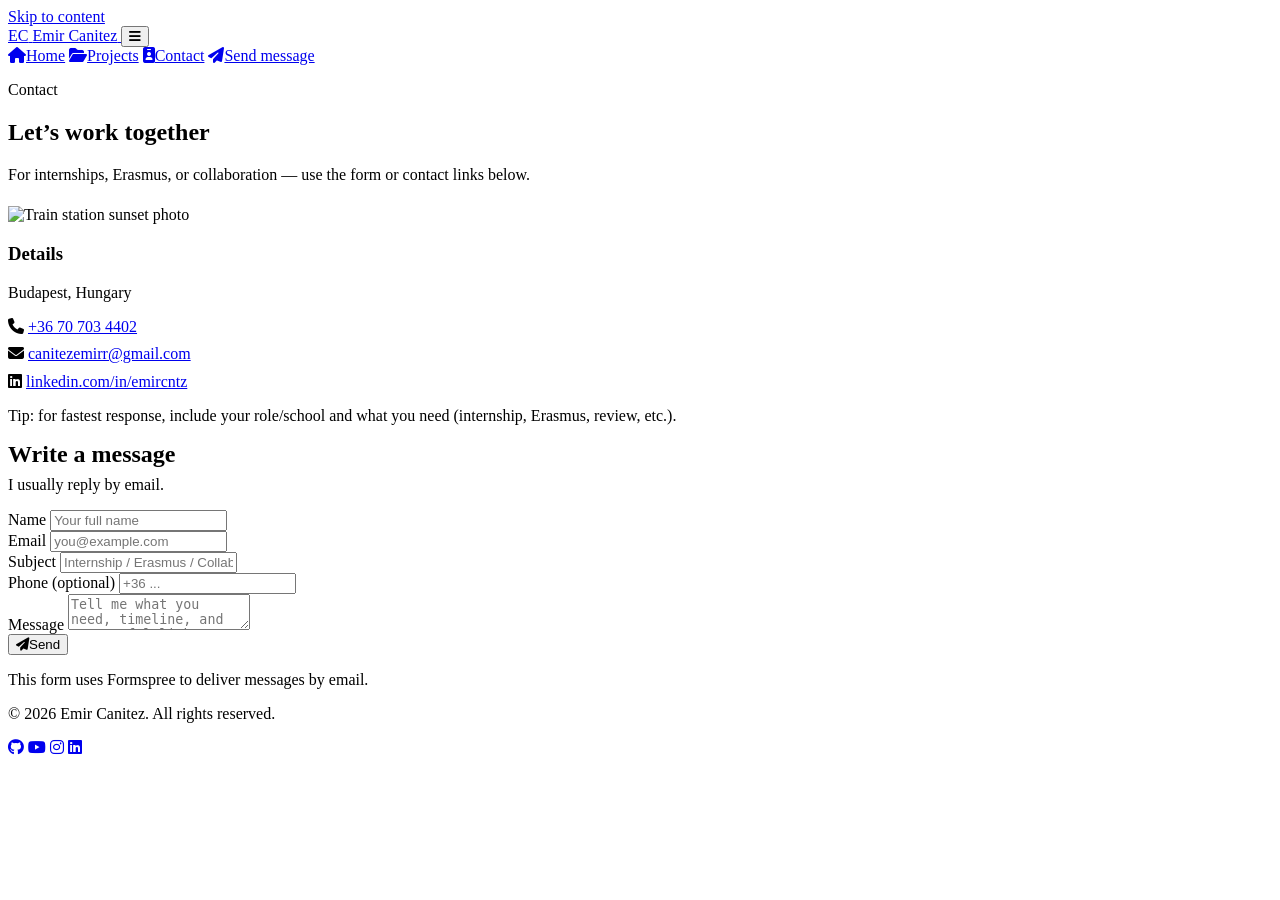
==== contact.html @ 472e795f "Add responsive portfolio website Commit directly to the main branch" ====
<!doctype html>
<html lang="en">
<head>
  <meta charset="utf-8" />
  <meta name="viewport" content="width=device-width, initial-scale=1" />
  <title>Contact | Emir Canitez</title>
  <meta name="description" content="Contact Emir Canitez — internships, Erasmus and collaboration." />
  <link rel="icon" type="image/svg+xml" href="assets/img/favicon.svg" />

  <link rel="preconnect" href="https://fonts.googleapis.com" />
  <link rel="preconnect" href="https://fonts.gstatic.com" crossorigin />
  <link href="https://fonts.googleapis.com/css2?family=Prompt:wght@300;400;600;700&display=swap" rel="stylesheet" />
  <link rel="stylesheet" href="https://cdnjs.cloudflare.com/ajax/libs/font-awesome/6.6.0/css/all.min.css" integrity="sha512-Kc323vGBEqzTmouAECnVceyQqyqdsSiqLQISBL29aUW4U/M7pSPA/gEUZQqv1cwx4OnYxTxve5UMg5GT6L4JJg==" crossorigin="anonymous" referrerpolicy="no-referrer" />
  <link rel="stylesheet" href="assets/css/main.css" />
</head>
<body>
  <a class="skip-link" href="#main">Skip to content</a>

  <header class="site-header">
    <div class="container header-inner">
      <a class="brand" href="index.html" aria-label="Home">
        <span class="brand-badge" aria-hidden="true">EC</span>
        <span>Emir Canitez</span>
      </a>

      <button class="icon-btn mobile-toggle" data-nav-toggle aria-expanded="false" aria-controls="site-nav" aria-label="Toggle navigation">
        <i class="fa-solid fa-bars" aria-hidden="true"></i>
      </button>

      <nav id="site-nav" class="nav" aria-label="Primary">
        <a href="index.html" data-nav-close><i class="fa-solid fa-house" aria-hidden="true"></i><span>Home</span></a>
        <a href="projects.html" data-nav-close><i class="fa-solid fa-folder-open" aria-hidden="true"></i><span>Projects</span></a>
        <a href="contact.html" data-nav-close><i class="fa-solid fa-id-badge" aria-hidden="true"></i><span>Contact</span></a>
        <a class="btn btn-primary" href="#send" data-nav-close><i class="fa-solid fa-paper-plane" aria-hidden="true"></i><span>Send message</span></a>
      </nav>
    </div>
  </header>

  <main id="main">
    <section class="section">
      <div class="container">
        <p class="section-kicker">Contact</p>
        <h1 class="section-title">Let’s work together</h1>
        <p class="muted">For internships, Erasmus, or collaboration — use the form or contact links below.</p>

        <div class="split" style="margin-top: 1.4rem;">
          <aside class="contact-card" aria-label="Contact information">
            <img src="assets/img/contact-photo.jpg" alt="Train station sunset photo" loading="lazy" />
            <div class="card-body">
              <h3>Details</h3>
              <p class="muted" style="margin-top:.35rem;">Budapest, Hungary</p>

              <div class="hr"></div>

              <p class="muted" style="margin: 0 0 .6rem;">
                <i class="fa-solid fa-phone" aria-hidden="true"></i>
                <a href="tel:+36707034402">+36 70 703 4402</a>
              </p>
              <p class="muted" style="margin: 0 0 .6rem;">
                <i class="fa-solid fa-envelope" aria-hidden="true"></i>
                <a href="mailto:canitezemirr@gmail.com">canitezemirr@gmail.com</a>
              </p>
              <p class="muted" style="margin: 0;">
                <i class="fa-brands fa-linkedin" aria-hidden="true"></i>
                <a href="https://www.linkedin.com/in/emircntz" target="_blank" rel="noreferrer">linkedin.com/in/emircntz</a>
              </p>

              <div class="hr"></div>
              <p class="note">Tip: for fastest response, include your role/school and what you need (internship, Erasmus, review, etc.).</p>
            </div>
          </aside>

          <section id="send" class="card" aria-label="Message form">
            <div class="card-body">
              <h2 style="margin: 0 0 .5rem;">Write a message</h2>
              <p class="muted" style="margin: 0 0 1rem;">I usually reply by email.</p>

              <form class="form" action="https://formspree.io/f/xgvwdnyn" method="POST">
                <div class="form-row">
                  <div>
                    <label for="fullname">Name</label>
                    <input id="fullname" name="fullname" type="text" autocomplete="name" placeholder="Your full name" required />
                  </div>
                  <div>
                    <label for="email">Email</label>
                    <input id="email" name="email" type="email" autocomplete="email" placeholder="you@example.com" required />
                  </div>
                </div>

                <div class="form-row">
                  <div>
                    <label for="subject">Subject</label>
                    <input id="subject" name="subject" type="text" placeholder="Internship / Erasmus / Collaboration" required />
                  </div>
                  <div>
                    <label for="phone">Phone (optional)</label>
                    <input id="phone" name="phone" type="tel" autocomplete="tel" placeholder="+36 ..." />
                  </div>
                </div>

                <div>
                  <label for="message">Message</label>
                  <textarea id="message" name="message" placeholder="Tell me what you need, timeline, and any useful links." required></textarea>
                </div>

                <button class="btn btn-primary" type="submit"><i class="fa-solid fa-paper-plane" aria-hidden="true"></i>Send</button>
              </form>

              <p class="note" style="margin-top: 1rem;">This form uses Formspree to deliver messages by email.</p>
            </div>
          </section>
        </div>
      </div>
    </section>
  </main>

  <footer class="site-footer">
    <div class="container footer-inner">
      <p class="muted">© <span id="year"></span> Emir Canitez. All rights reserved.</p>
      <div class="social" aria-label="Social links">
        <a href="https://github.com/cntzemir" target="_blank" rel="noreferrer" aria-label="GitHub"><i class="fa-brands fa-github" aria-hidden="true"></i></a>
        <a href="https://www.youtube.com/@emirrrrw" target="_blank" rel="noreferrer" aria-label="YouTube"><i class="fa-brands fa-youtube" aria-hidden="true"></i></a>
        <a href="https://www.instagram.com/emircntz/" target="_blank" rel="noreferrer" aria-label="Instagram"><i class="fa-brands fa-instagram" aria-hidden="true"></i></a>
        <a href="https://www.linkedin.com/in/emircntz" target="_blank" rel="noreferrer" aria-label="LinkedIn"><i class="fa-brands fa-linkedin" aria-hidden="true"></i></a>
      </div>
    </div>
  </footer>

  <script src="assets/js/main.js"></script>
  <script>
    document.getElementById('year').textContent = new Date().getFullYear();
  </script>
</body>
</html>
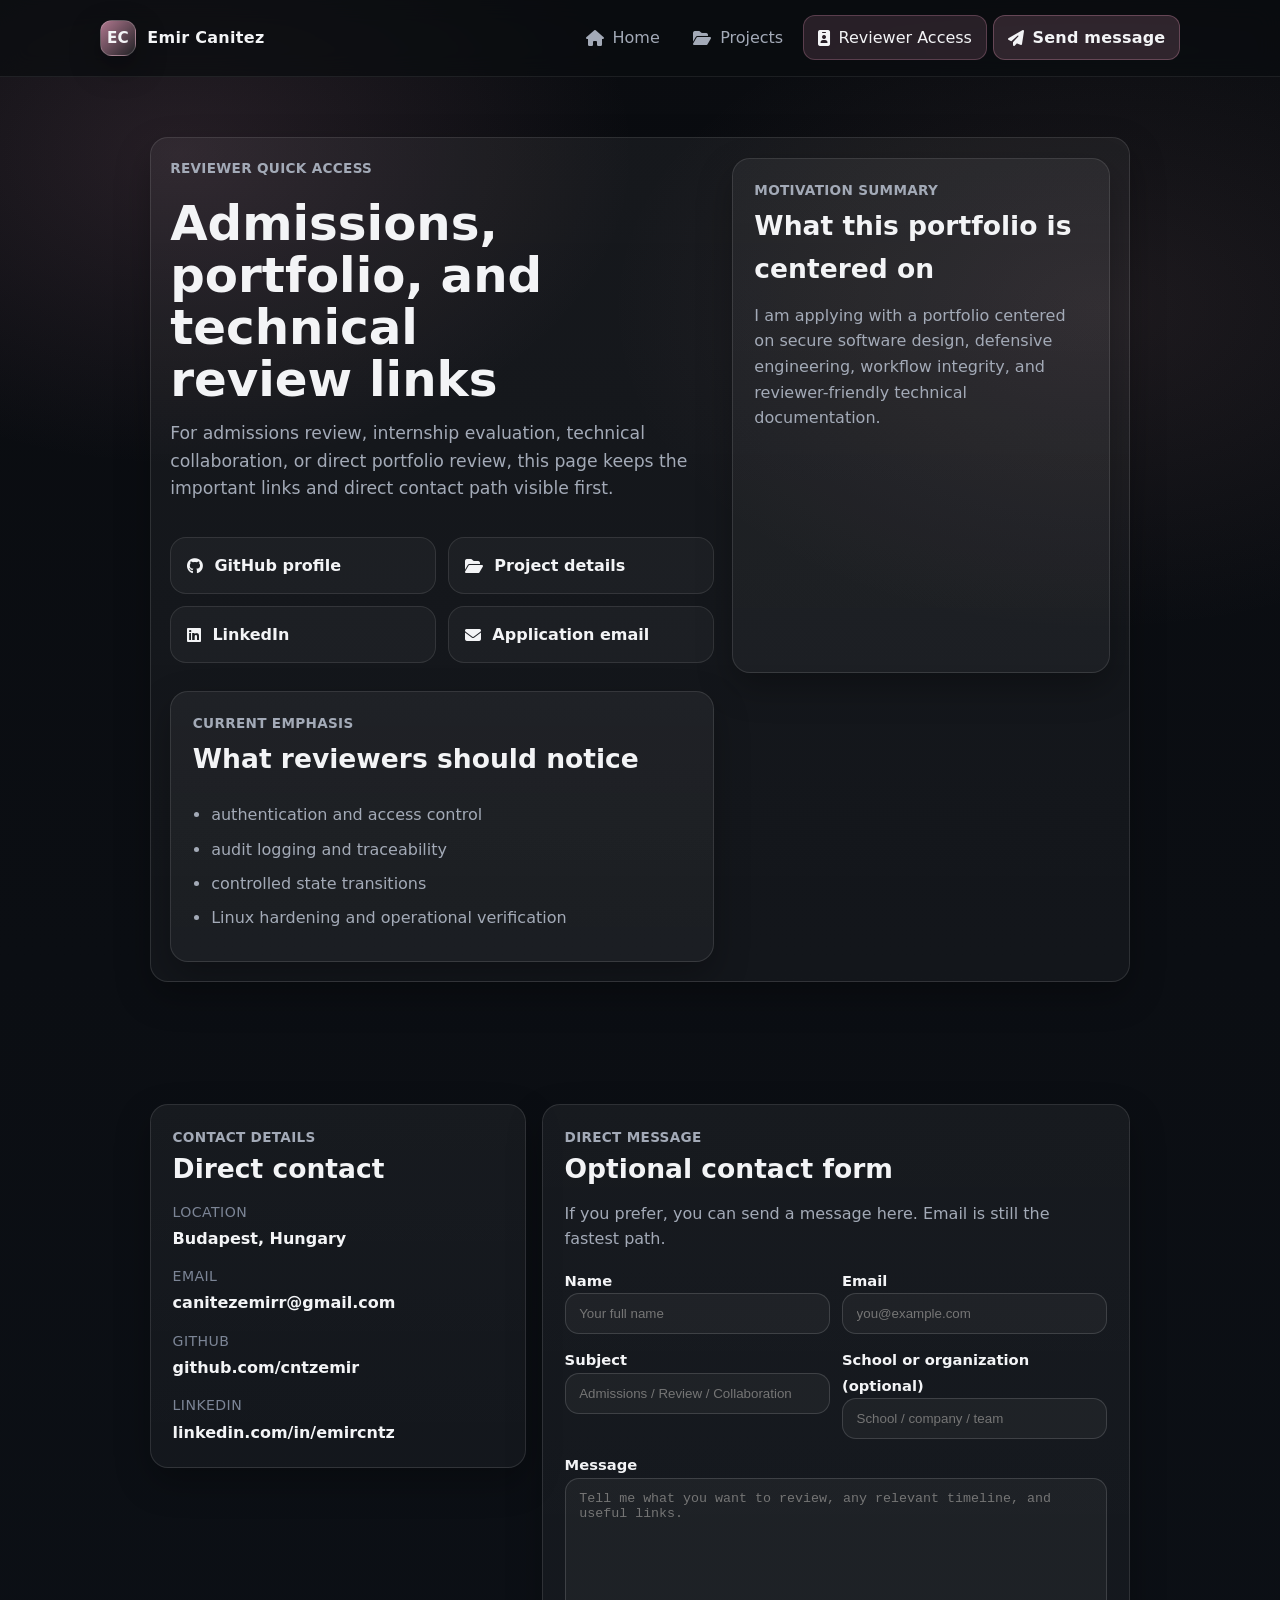
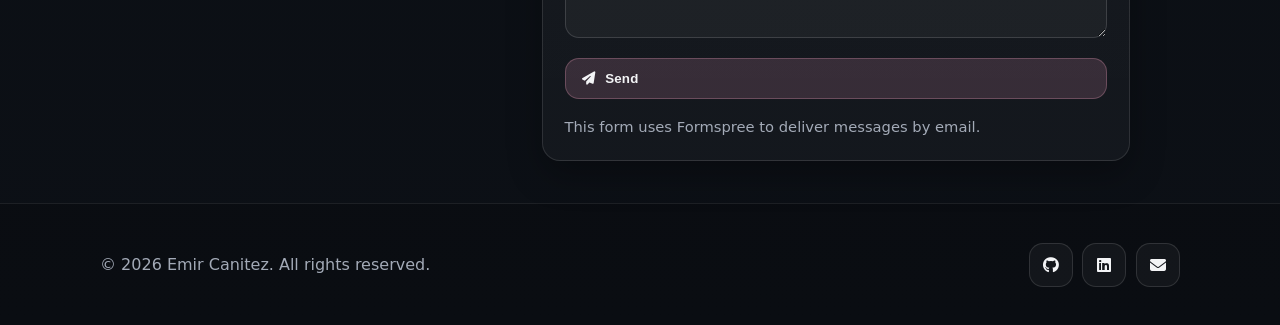
==== commit 6079e2aa: "Update portfolio UI and lightbox" ====
--- a/contact.html
+++ b/contact.html
@@ -3,8 +3,8 @@
 <head>
   <meta charset="utf-8" />
   <meta name="viewport" content="width=device-width, initial-scale=1" />
-  <title>Contact | Emir Canitez</title>
-  <meta name="description" content="Contact Emir Canitez — internships, Erasmus and collaboration." />
+  <title>Reviewer Access | Emir Canitez</title>
+  <meta name="description" content="Reviewer access for Emir Canitez — GitHub, LinkedIn, project links, and direct contact for admissions or technical review." />
   <link rel="icon" type="image/svg+xml" href="assets/img/favicon.svg" />
 
   <link rel="preconnect" href="https://fonts.googleapis.com" />
@@ -30,86 +30,117 @@
       <nav id="site-nav" class="nav" aria-label="Primary">
         <a href="index.html" data-nav-close><i class="fa-solid fa-house" aria-hidden="true"></i><span>Home</span></a>
         <a href="projects.html" data-nav-close><i class="fa-solid fa-folder-open" aria-hidden="true"></i><span>Projects</span></a>
-        <a href="contact.html" data-nav-close><i class="fa-solid fa-id-badge" aria-hidden="true"></i><span>Contact</span></a>
-        <a class="btn btn-primary" href="#send" data-nav-close><i class="fa-solid fa-paper-plane" aria-hidden="true"></i><span>Send message</span></a>
+        <a href="contact.html" data-nav-close><i class="fa-solid fa-id-badge" aria-hidden="true"></i><span>Reviewer Access</span></a>
+        <a class="btn btn-primary" href="#direct-message" data-nav-close><i class="fa-solid fa-paper-plane" aria-hidden="true"></i><span>Send message</span></a>
       </nav>
     </div>
   </header>
 
   <main id="main">
     <section class="section">
-      <div class="container">
-        <p class="section-kicker">Contact</p>
-        <h1 class="section-title">Let’s work together</h1>
-        <p class="muted">For internships, Erasmus, or collaboration — use the form or contact links below.</p>
+      <div class="container narrow-container contact-stack">
+        <div class="hero-shell card contact-hero-shell">
+          <div class="hero-copy">
+            <p class="section-kicker">Reviewer Quick Access</p>
+            <h1>Admissions, portfolio, and technical review links</h1>
+            <p class="hero-lead">
+              For admissions review, internship evaluation, technical collaboration, or direct portfolio review,
+              this page keeps the important links and direct contact path visible first.
+            </p>
+            <div class="access-links-grid compact-access-links">
+              <a class="access-link" href="https://github.com/cntzemir" target="_blank" rel="noreferrer"><i class="fa-brands fa-github" aria-hidden="true"></i><span>GitHub profile</span></a>
+              <a class="access-link" href="projects.html"><i class="fa-solid fa-folder-open" aria-hidden="true"></i><span>Project details</span></a>
+              <a class="access-link" href="https://www.linkedin.com/in/emircntz" target="_blank" rel="noreferrer"><i class="fa-brands fa-linkedin" aria-hidden="true"></i><span>LinkedIn</span></a>
+              <a class="access-link" href="mailto:canitezemirr@gmail.com"><i class="fa-solid fa-envelope" aria-hidden="true"></i><span>Application email</span></a>
+            </div>
+          </div>
+          <article class="card content-card">
+            <div class="card-body">
+              <p class="section-kicker">Motivation Summary</p>
+              <h2 class="content-card-title">What this portfolio is centered on</h2>
+              <p>
+                I am applying with a portfolio centered on secure software design, defensive engineering,
+                workflow integrity, and reviewer-friendly technical documentation.
+              </p>
+            </div>
+          </article>
+          <article class="card content-card">
+            <div class="card-body">
+              <p class="section-kicker">Current Emphasis</p>
+              <h2 class="content-card-title">What reviewers should notice</h2>
+              <ul class="bullet-list spaced-list">
+                <li>authentication and access control</li>
+                <li>audit logging and traceability</li>
+                <li>controlled state transitions</li>
+                <li>Linux hardening and operational verification</li>
+              </ul>
+            </div>
+          </article>
+        </div>
 
-        <div class="split" style="margin-top: 1.4rem;">
-          <aside class="contact-card" aria-label="Contact information">
-            <img src="assets/img/contact-photo.jpg" alt="Train station sunset photo" loading="lazy" />
-            <div class="card-body">
-              <h3>Details</h3>
-              <p class="muted" style="margin-top:.35rem;">Budapest, Hungary</p>
+        <div class="two-card-grid">
 
-              <div class="hr"></div>
 
-              <p class="muted" style="margin: 0 0 .6rem;">
-                <i class="fa-solid fa-phone" aria-hidden="true"></i>
-                <a href="tel:+36707034402">+36 70 703 4402</a>
-              </p>
-              <p class="muted" style="margin: 0 0 .6rem;">
-                <i class="fa-solid fa-envelope" aria-hidden="true"></i>
-                <a href="mailto:canitezemirr@gmail.com">canitezemirr@gmail.com</a>
-              </p>
-              <p class="muted" style="margin: 0;">
-                <i class="fa-brands fa-linkedin" aria-hidden="true"></i>
-                <a href="https://www.linkedin.com/in/emircntz" target="_blank" rel="noreferrer">linkedin.com/in/emircntz</a>
-              </p>
 
-              <div class="hr"></div>
-              <p class="note">Tip: for fastest response, include your role/school and what you need (internship, Erasmus, review, etc.).</p>
+        </div>
+      </div>
+    </section>
+
+    <section class="section-sm">
+      <div class="container narrow-container contact-bottom-grid">
+        <section class="card reviewer-card" aria-label="Contact details">
+          <div class="card-body">
+            <p class="section-kicker">Contact Details</p>
+            <h2 class="content-card-title">Direct contact</h2>
+            <div class="detail-list">
+              <div><span>Location</span><strong>Budapest, Hungary</strong></div>
+              <div><span>Email</span><strong><a href="mailto:canitezemirr@gmail.com">canitezemirr@gmail.com</a></strong></div>
+              <div><span>GitHub</span><strong><a href="https://github.com/cntzemir" target="_blank" rel="noreferrer">github.com/cntzemir</a></strong></div>
+              <div><span>LinkedIn</span><strong><a href="https://www.linkedin.com/in/emircntz" target="_blank" rel="noreferrer">linkedin.com/in/emircntz</a></strong></div>
             </div>
-          </aside>
+          </div>
+        </section>
 
-          <section id="send" class="card" aria-label="Message form">
-            <div class="card-body">
-              <h2 style="margin: 0 0 .5rem;">Write a message</h2>
-              <p class="muted" style="margin: 0 0 1rem;">I usually reply by email.</p>
+        <section id="direct-message" class="card" aria-label="Message form">
+          <div class="card-body">
+            <p class="section-kicker">Direct Message</p>
+            <h2 class="content-card-title">Optional contact form</h2>
+            <p class="muted" style="margin: 0 0 1rem;">If you prefer, you can send a message here. Email is still the fastest path.</p>
 
-              <form class="form" action="https://formspree.io/f/xgvwdnyn" method="POST">
-                <div class="form-row">
-                  <div>
-                    <label for="fullname">Name</label>
-                    <input id="fullname" name="fullname" type="text" autocomplete="name" placeholder="Your full name" required />
-                  </div>
-                  <div>
-                    <label for="email">Email</label>
-                    <input id="email" name="email" type="email" autocomplete="email" placeholder="you@example.com" required />
-                  </div>
+            <form class="form" action="https://formspree.io/f/xgvwdnyn" method="POST">
+              <div class="form-row">
+                <div>
+                  <label for="fullname">Name</label>
+                  <input id="fullname" name="fullname" type="text" autocomplete="name" placeholder="Your full name" required />
                 </div>
+                <div>
+                  <label for="email">Email</label>
+                  <input id="email" name="email" type="email" autocomplete="email" placeholder="you@example.com" required />
+                </div>
+              </div>
 
-                <div class="form-row">
-                  <div>
-                    <label for="subject">Subject</label>
-                    <input id="subject" name="subject" type="text" placeholder="Internship / Erasmus / Collaboration" required />
-                  </div>
-                  <div>
-                    <label for="phone">Phone (optional)</label>
-                    <input id="phone" name="phone" type="tel" autocomplete="tel" placeholder="+36 ..." />
-                  </div>
+              <div class="form-row">
+                <div>
+                  <label for="subject">Subject</label>
+                  <input id="subject" name="subject" type="text" placeholder="Admissions / Review / Collaboration" required />
                 </div>
+                <div>
+                  <label for="school-company">School or organization (optional)</label>
+                  <input id="school-company" name="school_company" type="text" placeholder="School / company / team" />
+                </div>
+              </div>
 
-                <div>
-                  <label for="message">Message</label>
-                  <textarea id="message" name="message" placeholder="Tell me what you need, timeline, and any useful links." required></textarea>
-                </div>
+              <div>
+                <label for="message">Message</label>
+                <textarea id="message" name="message" placeholder="Tell me what you want to review, any relevant timeline, and useful links." required></textarea>
+              </div>
 
-                <button class="btn btn-primary" type="submit"><i class="fa-solid fa-paper-plane" aria-hidden="true"></i>Send</button>
-              </form>
+              <button class="btn btn-primary" type="submit"><i class="fa-solid fa-paper-plane" aria-hidden="true"></i>Send</button>
+            </form>
 
-              <p class="note" style="margin-top: 1rem;">This form uses Formspree to deliver messages by email.</p>
-            </div>
-          </section>
-        </div>
+            <p class="note" style="margin-top: 1rem;">This form uses Formspree to deliver messages by email.</p>
+          </div>
+        </section>
       </div>
     </section>
   </main>
@@ -119,9 +150,8 @@
       <p class="muted">© <span id="year"></span> Emir Canitez. All rights reserved.</p>
       <div class="social" aria-label="Social links">
         <a href="https://github.com/cntzemir" target="_blank" rel="noreferrer" aria-label="GitHub"><i class="fa-brands fa-github" aria-hidden="true"></i></a>
-        <a href="https://www.youtube.com/@emirrrrw" target="_blank" rel="noreferrer" aria-label="YouTube"><i class="fa-brands fa-youtube" aria-hidden="true"></i></a>
-        <a href="https://www.instagram.com/emircntz/" target="_blank" rel="noreferrer" aria-label="Instagram"><i class="fa-brands fa-instagram" aria-hidden="true"></i></a>
         <a href="https://www.linkedin.com/in/emircntz" target="_blank" rel="noreferrer" aria-label="LinkedIn"><i class="fa-brands fa-linkedin" aria-hidden="true"></i></a>
+        <a href="mailto:canitezemirr@gmail.com" aria-label="Email"><i class="fa-solid fa-envelope" aria-hidden="true"></i></a>
       </div>
     </div>
   </footer>
--- a/assets/css/main.css
+++ b/assets/css/main.css
@@ -0,0 +1,1154 @@
+/*
+  Emir Canitez - Portfolio
+  Mobile-first, accessible, GitHub Pages friendly.
+*/
+
+:root{
+  --bg: #0b0d10;
+  --bg-2: #0f131a;
+  --surface: rgba(255,255,255,.06);
+  --surface-2: rgba(255,255,255,.10);
+  --border: rgba(255,255,255,.12);
+  --text: #f3f4f6;
+  --muted: #a3aab7;
+  --muted-2: #7c8596;
+  --accent: #B87D95;
+  --accent-2: #C99297;
+  --shadow: 0 18px 45px rgba(0,0,0,.45);
+  --radius: 18px;
+  --radius-sm: 12px;
+  --container: 1120px;
+}
+
+*{ box-sizing: border-box; }
+html{ scroll-behavior:smooth; }
+body{
+  margin:0;
+  font-family: "Prompt", system-ui, -apple-system, Segoe UI, Roboto, Arial, sans-serif;
+  color: var(--text);
+  background:
+    radial-gradient(900px 700px at 20% 10%, rgba(184,125,149,.18), transparent 60%),
+    radial-gradient(900px 700px at 80% 20%, rgba(201,146,151,.12), transparent 55%),
+    linear-gradient(180deg, var(--bg), var(--bg-2));
+  line-height: 1.6;
+}
+img{ max-width:100%; display:block; }
+a{ color: inherit; text-decoration: none; }
+
+.container{
+  width: min(100% - 2rem, var(--container));
+  margin-inline: auto;
+}
+
+.skip-link{
+  position:absolute;
+  left:-999px;
+  top:10px;
+  background: var(--text);
+  color: #111;
+  padding: .6rem .9rem;
+  border-radius: 10px;
+  z-index: 9999;
+}
+.skip-link:focus{ left: 1rem; }
+
+/* Header */
+.site-header{
+  position: sticky;
+  top:0;
+  z-index: 100;
+  backdrop-filter: blur(12px);
+  -webkit-backdrop-filter: blur(12px);
+  background: rgba(11,13,16,.72);
+  border-bottom: 1px solid rgba(255,255,255,.08);
+}
+.header-inner{
+  display:flex;
+  align-items:center;
+  justify-content: space-between;
+  gap: 1rem;
+  padding: .95rem 0;
+}
+.brand{
+  display:flex;
+  align-items:center;
+  gap: .7rem;
+  font-weight: 700;
+  letter-spacing: .3px;
+}
+.brand-badge{
+  width: 36px;
+  height: 36px;
+  border-radius: 12px;
+  background: linear-gradient(135deg, rgba(184,125,149,.95), rgba(255,255,255,.08));
+  border: 1px solid rgba(255,255,255,.18);
+  box-shadow: 0 12px 30px rgba(0,0,0,.35);
+  display:grid;
+  place-items:center;
+  font-size: .95rem;
+}
+
+.nav{
+  display:flex;
+  align-items:center;
+  gap: .4rem;
+}
+.nav a{
+  display:inline-flex;
+  align-items:center;
+  gap: .55rem;
+  padding: .55rem .85rem;
+  border-radius: 12px;
+  color: var(--muted);
+  transition: background .2s ease, color .2s ease, transform .2s ease;
+}
+.nav a:hover{ background: rgba(255,255,255,.06); color: var(--text); }
+.nav a[aria-current="page"], .nav a.active{
+  background: rgba(184,125,149,.18);
+  color: var(--text);
+  border: 1px solid rgba(184,125,149,.35);
+}
+
+.nav-cta{ display:flex; align-items:center; gap:.6rem; }
+
+.icon-btn{
+  display:inline-flex;
+  align-items:center;
+  justify-content:center;
+  width: 44px;
+  height: 44px;
+  border-radius: 14px;
+  border: 1px solid rgba(255,255,255,.12);
+  background: rgba(255,255,255,.04);
+  color: var(--text);
+  cursor:pointer;
+}
+.icon-btn:hover{ background: rgba(255,255,255,.07); }
+.icon-btn:focus-visible, a:focus-visible, button:focus-visible, input:focus-visible, textarea:focus-visible{
+  outline: 3px solid rgba(184,125,149,.55);
+  outline-offset: 3px;
+}
+
+.mobile-toggle{ display:inline-flex; }
+
+/* Mobile nav */
+@media (min-width: 860px){
+  .mobile-toggle{ display:none; }
+}
+@media (max-width: 859px){
+  .nav{
+    position: fixed;
+    inset: 68px 1rem auto 1rem;
+    background: rgba(11,13,16,.92);
+    border: 1px solid rgba(255,255,255,.12);
+    border-radius: 18px;
+    padding: .65rem;
+    display:none;
+    flex-direction: column;
+    box-shadow: var(--shadow);
+  }
+  body.nav-open .nav{ display:flex; }
+  .nav a{ width: 100%; justify-content:flex-start; }
+}
+
+/* Sections */
+.section{ padding: 4.5rem 0; }
+.section-sm{ padding: 3rem 0; }
+.section-title{
+  font-size: clamp(1.5rem, 1.05rem + 1.3vw, 2.2rem);
+  margin: 0 0 1rem;
+  letter-spacing: .2px;
+}
+.section-kicker{
+  color: var(--accent-2);
+  font-weight: 600;
+  letter-spacing: .3px;
+  text-transform: uppercase;
+  font-size: .85rem;
+  margin: 0 0 .65rem;
+}
+.muted{ color: var(--muted); }
+
+/* Hero */
+.hero{ padding: 3.7rem 0 3.3rem; }
+.hero-grid{
+  display:grid;
+  gap: 2rem;
+  align-items:center;
+}
+@media (min-width: 900px){
+  .hero-grid{ grid-template-columns: 1.2fr .9fr; gap: 2.4rem; }
+}
+.hero h1{
+  font-size: clamp(2.15rem, 1.45rem + 2.6vw, 3.35rem);
+  line-height: 1.1;
+  margin: 0 0 1rem;
+}
+.hero p{ margin: 0 0 1.4rem; color: var(--muted); max-width: 60ch; }
+
+.hero-actions{
+  display:flex;
+  flex-wrap: wrap;
+  gap: .75rem;
+}
+
+.btn{
+  display:inline-flex;
+  align-items:center;
+  gap: .6rem;
+  padding: .75rem 1.05rem;
+  border-radius: 14px;
+  border: 1px solid rgba(255,255,255,.14);
+  background: rgba(255,255,255,.06);
+  color: var(--text);
+  font-weight: 600;
+  letter-spacing: .2px;
+  transition: transform .2s ease, background .2s ease, border-color .2s ease;
+}
+.btn:hover{ transform: translateY(-1px); background: rgba(255,255,255,.09); }
+.btn-primary{
+  background: rgba(184,125,149,.22);
+  border-color: rgba(184,125,149,.40);
+}
+.btn-primary:hover{ background: rgba(184,125,149,.28); }
+
+.hero-card{
+  border-radius: var(--radius);
+  border: 1px solid rgba(255,255,255,.12);
+  background: rgba(255,255,255,.04);
+  box-shadow: var(--shadow);
+  overflow:hidden;
+}
+.hero-card img{
+  width:100%;
+  height: min(56vh, 560px);
+  object-fit: cover;
+  object-position: 35% 20%;
+}
+.hero-card .caption{
+  padding: 1rem 1.1rem 1.1rem;
+  border-top: 1px solid rgba(255,255,255,.10);
+  color: var(--muted);
+  font-size: .95rem;
+}
+
+/* Cards */
+.grid{
+  display:grid;
+  gap: 1rem;
+}
+@media (min-width: 760px){
+  .grid.cols-2{ grid-template-columns: repeat(2, 1fr); }
+  .grid.cols-3{ grid-template-columns: repeat(3, 1fr); }
+}
+
+.card{
+  border-radius: var(--radius);
+  border: 1px solid rgba(255,255,255,.12);
+  background: rgba(255,255,255,.04);
+  box-shadow: 0 14px 35px rgba(0,0,0,.28);
+  overflow:hidden;
+}
+.card-body{ padding: 1.15rem 1.15rem 1.25rem; }
+.card h3{ margin: 0 0 .35rem; font-size: 1.12rem; }
+.card p{ margin: 0; color: var(--muted); }
+
+.chips{ display:flex; flex-wrap:wrap; gap: .5rem; margin-top: .9rem; }
+.chip{
+  font-size: .82rem;
+  padding: .25rem .55rem;
+  border-radius: 999px;
+  border: 1px solid rgba(255,255,255,.14);
+  background: rgba(255,255,255,.05);
+  color: var(--muted);
+}
+
+.card-media{ aspect-ratio: 16 / 9; background: rgba(255,255,255,.03); }
+.card-media img{ width:100%; height:100%; object-fit: cover; }
+
+.card-actions{
+  display:flex;
+  flex-wrap: wrap;
+  gap: .65rem;
+  margin-top: 1rem;
+}
+
+/* Split layout */
+.split{
+  display:grid;
+  gap: 1.5rem;
+  align-items: start;
+}
+@media (min-width: 980px){
+  .split{ grid-template-columns: 1.05fr .95fr; gap: 2rem; }
+}
+
+/* Gallery */
+.gallery{
+  display:flex;
+  gap: .8rem;
+  overflow-x: auto;
+  padding-bottom: .25rem;
+  scroll-snap-type: x mandatory;
+}
+.gallery::-webkit-scrollbar{ height: 10px; }
+.gallery::-webkit-scrollbar-thumb{ background: rgba(255,255,255,.14); border-radius: 999px; }
+.gallery img{
+  width: min(560px, 86vw);
+  border-radius: 16px;
+  border: 1px solid rgba(255,255,255,.12);
+  scroll-snap-align: start;
+}
+
+/* Skills */
+.skills{
+  display:grid;
+  gap: .9rem;
+}
+@media (min-width: 760px){
+  .skills{ grid-template-columns: repeat(3, 1fr); }
+}
+
+.skill{
+  border-radius: var(--radius);
+  border: 1px solid rgba(255,255,255,.12);
+  background: rgba(255,255,255,.04);
+  padding: 1rem 1.05rem;
+  display:flex;
+  gap: .9rem;
+  align-items:flex-start;
+}
+.skill i{ color: var(--accent-2); margin-top: .25rem; }
+.skill strong{ display:block; margin-bottom: .25rem; }
+.skill small{ color: var(--muted); }
+
+/* Contact */
+.contact-card{
+  border-radius: var(--radius);
+  border: 1px solid rgba(255,255,255,.12);
+  background: rgba(255,255,255,.04);
+  overflow:hidden;
+}
+.contact-card img{ width:100%; height: 260px; object-fit: cover; }
+.contact-card .card-body{ padding: 1.15rem; }
+
+.form{
+  display:grid;
+  gap: .85rem;
+}
+.form-row{ display:grid; gap: .85rem; }
+@media (min-width: 760px){ .form-row{ grid-template-columns: 1fr 1fr; } }
+
+label{ font-weight: 600; font-size: .92rem; }
+input, textarea{
+  width:100%;
+  padding: .75rem .85rem;
+  border-radius: 14px;
+  border: 1px solid rgba(255,255,255,.14);
+  background: rgba(255,255,255,.04);
+  color: var(--text);
+}
+textarea{ min-height: 160px; resize: vertical; }
+
+/* Footer */
+.site-footer{
+  border-top: 1px solid rgba(255,255,255,.08);
+  background: rgba(0,0,0,.18);
+  padding: 2rem 0;
+}
+.footer-inner{
+  display:flex;
+  flex-wrap: wrap;
+  gap: 1rem;
+  justify-content: space-between;
+  align-items:center;
+}
+.social{ display:flex; gap: .6rem; }
+.social a{
+  width: 44px;
+  height: 44px;
+  border-radius: 14px;
+  border: 1px solid rgba(255,255,255,.12);
+  background: rgba(255,255,255,.04);
+  display:grid;
+  place-items:center;
+  color: var(--text);
+}
+.social a:hover{ background: rgba(255,255,255,.08); }
+
+/* Small utility */
+.hr{ height: 1px; background: rgba(255,255,255,.10); margin: 1.4rem 0; }
+.note{ font-size: .92rem; color: var(--muted); }
+
+
+/* Nav button override */
+.nav a.btn{ color: var(--text); }
+.nav a.btn:hover{ background: rgba(184,125,149,.28); }
+
+
+/* Portfolio refresh: admissions / reviewer focused */
+.compact-hero-grid{
+  align-items: stretch;
+}
+.hero-lead{
+  color: var(--text);
+  font-size: 1.08rem;
+  max-width: 58ch;
+}
+.hero-meta{
+  max-width: 72ch;
+}
+.snapshot-card,
+.reviewer-card,
+.quick-access-card,
+.emphasis-card,
+.support-card,
+.feature-panel,
+.compact-jump-card,
+.compact-card{
+  background: rgba(255,255,255,.045);
+}
+.snapshot-card,
+.reviewer-card,
+.quick-access-card,
+.emphasis-card{
+  border-radius: var(--radius);
+  border: 1px solid rgba(255,255,255,.12);
+  box-shadow: 0 14px 35px rgba(0,0,0,.28);
+}
+.snapshot-card{
+  padding: 1.25rem;
+}
+.snapshot-card h2{
+  margin: 0 0 .8rem;
+  font-size: 1.3rem;
+}
+.feature-list,
+.bullet-list{
+  margin: 0;
+  padding-left: 1.15rem;
+  color: var(--muted);
+}
+.feature-list li,
+.bullet-list li{
+  margin: .42rem 0;
+}
+.dense-list li{ margin: .34rem 0; }
+.spaced-list li{ margin: .55rem 0; }
+.mini-links{
+  display:grid;
+  gap: .65rem;
+}
+.mini-links a,
+.quick-links a{
+  display:flex;
+  align-items:center;
+  gap: .75rem;
+  padding: .78rem .92rem;
+  border-radius: 14px;
+  border: 1px solid rgba(255,255,255,.12);
+  background: rgba(255,255,255,.03);
+  color: var(--text);
+}
+.mini-links a:hover,
+.quick-links a:hover,
+.compact-jump-card:hover{
+  background: rgba(255,255,255,.07);
+}
+.compact-grid .card-body{
+  padding: 1rem 1.05rem;
+}
+.compact-card h3{
+  font-size: 1rem;
+  line-height: 1.35;
+}
+.section-intro{
+  max-width: 72ch;
+}
+.stack{
+  display:grid;
+  gap: 1rem;
+}
+.feature-panel-top{
+  display:flex;
+  flex-wrap: wrap;
+  justify-content: space-between;
+  gap: .85rem;
+  align-items: flex-start;
+}
+.feature-panel h3{
+  font-size: 1.25rem;
+}
+.feature-columns{
+  display:grid;
+  gap: 1rem;
+  margin-top: 1rem;
+}
+@media (min-width: 860px){
+  .feature-columns{
+    grid-template-columns: 1.1fr .9fr;
+  }
+}
+.feature-columns h4{
+  margin: 0 0 .45rem;
+}
+.no-top-margin{ margin-top: 0; }
+.split-5050{
+  grid-template-columns: 1fr;
+}
+@media (min-width: 980px){
+  .split-5050{
+    grid-template-columns: 1fr 1fr;
+  }
+}
+.quick-links{
+  display:grid;
+  gap: .75rem;
+}
+.stack-links a{
+  width: 100%;
+}
+.detail-list{
+  display:grid;
+  gap: .95rem;
+}
+.detail-list div{
+  display:grid;
+  gap: .18rem;
+}
+.detail-list span{
+  color: var(--muted-2);
+  font-size: .88rem;
+  text-transform: uppercase;
+  letter-spacing: .03em;
+}
+.detail-list strong,
+.detail-list a{
+  color: var(--text);
+  font-size: 1rem;
+}
+.compact-jump-card .card-body{
+  min-height: 142px;
+}
+.compact-jump-card h3{
+  font-size: 1.04rem;
+}
+.support-card .card-actions{
+  margin-top: .9rem;
+}
+@media (max-width: 899px){
+  .hero{ padding-top: 2.8rem; }
+}
+
+
+/* ===== UI cleanup pass ===== */
+:root{
+  --container: 1080px;
+}
+body{
+  background:
+    radial-gradient(760px 520px at 14% 8%, rgba(184,125,149,.16), transparent 60%),
+    radial-gradient(820px 540px at 86% 16%, rgba(201,146,151,.10), transparent 60%),
+    linear-gradient(180deg, #0a0c10, #0c1016);
+}
+.container{ width: min(100% - 2rem, var(--container)); }
+.section{ padding: 3.8rem 0; }
+.section-sm{ padding: 2.6rem 0; }
+.section-title{ margin-bottom: .8rem; }
+.compact-intro{ max-width: 64ch; }
+.narrow-container{ width: min(100%, 980px); margin-inline: auto; }
+.card{
+  background: linear-gradient(180deg, rgba(255,255,255,.05), rgba(255,255,255,.035));
+  border: 1px solid rgba(255,255,255,.11);
+}
+.card-body{ padding: 1.35rem; }
+.card p{ color: var(--muted); }
+.section-head-row{
+  display: grid;
+  gap: 1rem;
+  align-items: end;
+}
+@media (min-width: 980px){
+  .section-head-row{ grid-template-columns: 1fr .95fr; }
+}
+.page-hero{ padding: 3.2rem 0 2rem; }
+.page-hero-stack,
+.contact-stack,
+.project-stack{ display: grid; gap: 1.2rem; }
+.hero-shell{
+  display: grid;
+  gap: 1.1rem;
+  align-items: stretch;
+  padding: 1.3rem;
+}
+@media (min-width: 920px){
+  .hero-shell{ grid-template-columns: minmax(0, 1.18fr) minmax(300px, .82fr); }
+}
+.hero-copy{
+  display: flex;
+  flex-direction: column;
+  justify-content: center;
+  min-width: 0;
+}
+.hero-copy p:last-child{ margin-bottom: 0; }
+.hero-copy h1{
+  font-size: clamp(2.2rem, 1.6rem + 2.4vw, 3.45rem);
+  line-height: 1.08;
+  margin: 0 0 .9rem;
+}
+.hero-lead{
+  color: var(--text);
+  font-size: 1.08rem;
+  max-width: 60ch;
+}
+.hero-copy p{ margin: 0 0 1.1rem; }
+.meta-pills{
+  display: flex;
+  flex-wrap: wrap;
+  gap: .65rem;
+  margin-top: .2rem;
+}
+.meta-pill{
+  display: inline-flex;
+  align-items: center;
+  gap: .5rem;
+  padding: .62rem .82rem;
+  border-radius: 999px;
+  border: 1px solid rgba(255,255,255,.11);
+  background: rgba(255,255,255,.035);
+  color: var(--muted);
+  font-size: .92rem;
+}
+.portrait-card{
+  border-radius: 20px;
+  overflow: hidden;
+  border: 1px solid rgba(255,255,255,.11);
+  background: rgba(255,255,255,.04);
+  display: flex;
+  flex-direction: column;
+}
+.portrait-card img{
+  width: 100%;
+  height: 100%;
+  min-height: 360px;
+  max-height: 480px;
+  object-fit: cover;
+  object-position: 50% 22%;
+}
+.contact-photo-card img{ object-position: center; }
+.portrait-caption{
+  padding: .95rem 1rem 1.05rem;
+  color: var(--muted);
+  border-top: 1px solid rgba(255,255,255,.09);
+  background: rgba(7,9,13,.46);
+}
+.review-strip{ padding: 1.2rem 1.25rem; }
+.review-strip-head h2{
+  margin: 0;
+  font-size: clamp(1.18rem, 1rem + .8vw, 1.45rem);
+}
+.review-strip-grid{
+  display: grid;
+  gap: .85rem;
+  margin-top: 1rem;
+}
+@media (min-width: 760px){
+  .review-strip-grid{ grid-template-columns: repeat(2, 1fr); }
+}
+@media (min-width: 1080px){
+  .review-strip-grid{ grid-template-columns: repeat(4, 1fr); }
+}
+.review-item{
+  display: grid;
+  gap: .18rem;
+  padding: .95rem 1rem;
+  border-radius: 16px;
+  border: 1px solid rgba(255,255,255,.10);
+  background: rgba(255,255,255,.03);
+}
+.review-item strong{ font-size: .98rem; }
+.review-item span{ color: var(--muted); font-size: .92rem; }
+.focus-grid{
+  display: grid;
+  gap: .85rem;
+  margin-top: 1.15rem;
+}
+@media (min-width: 760px){
+  .focus-grid{ grid-template-columns: repeat(2, 1fr); }
+}
+@media (min-width: 1040px){
+  .focus-grid{ grid-template-columns: repeat(3, 1fr); }
+  .focus-grid-two{ grid-template-columns: repeat(2, 1fr); }
+}
+.focus-pill{
+  padding: 1rem 1.08rem;
+  border-radius: 16px;
+  border: 1px solid rgba(255,255,255,.10);
+  background: rgba(255,255,255,.035);
+  color: var(--text);
+  font-weight: 600;
+  line-height: 1.4;
+}
+.flagship-grid,
+.support-grid,
+.two-card-grid,
+.reviewer-access-grid,
+.contact-bottom-grid{
+  display: grid;
+  gap: 1rem;
+}
+@media (min-width: 860px){
+  .flagship-grid,
+  .support-grid,
+  .two-card-grid{ grid-template-columns: repeat(2, 1fr); }
+}
+@media (min-width: 1080px){
+  .flagship-grid{ grid-template-columns: repeat(3, 1fr); }
+  .support-grid{ grid-template-columns: repeat(3, 1fr); }
+  .reviewer-access-grid{ grid-template-columns: 1.08fr .92fr; }
+  .contact-bottom-grid{ grid-template-columns: .78fr 1.22fr; }
+}
+.flagship-card,
+.support-card-mini,
+.content-card,
+.access-card,
+.summary-card{ height: 100%; }
+.flagship-card h3{ margin-bottom: .55rem; font-size: 1.2rem; }
+.mini-section{ margin-top: 1rem; }
+.mini-section h4{ margin: 0 0 .4rem; font-size: 1rem; }
+.text-link{
+  display: inline-flex;
+  align-items: center;
+  gap: .45rem;
+  margin-top: 1rem;
+  color: var(--text);
+  font-weight: 600;
+}
+.text-link:hover{ color: var(--accent-2); }
+.content-card-title{
+  margin: 0 0 .6rem;
+  font-size: clamp(1.3rem, 1.1rem + .7vw, 1.7rem);
+}
+.image-copy-card img{
+  width: 100%;
+  aspect-ratio: 16 / 11;
+  object-fit: cover;
+  object-position: 50% 35%;
+  border-bottom: 1px solid rgba(255,255,255,.1);
+}
+.visual-strip{
+  display: grid;
+  gap: .85rem;
+  margin-top: 1.15rem;
+}
+.visual-strip img{
+  width: 100%;
+  aspect-ratio: 16 / 10;
+  object-fit: cover;
+  border-radius: 18px;
+  border: 1px solid rgba(255,255,255,.11);
+}
+@media (min-width: 760px){
+  .visual-strip{ grid-template-columns: repeat(3, 1fr); }
+}
+.access-links-grid{
+  display: grid;
+  gap: .75rem;
+  margin: 1rem 0 .6rem;
+}
+@media (min-width: 700px){
+  .access-links-grid{ grid-template-columns: repeat(2, 1fr); }
+}
+.access-link{
+  display: flex;
+  align-items: center;
+  gap: .7rem;
+  padding: .92rem 1rem;
+  border-radius: 16px;
+  border: 1px solid rgba(255,255,255,.10);
+  background: rgba(255,255,255,.035);
+  color: var(--text);
+  font-weight: 600;
+}
+.access-link:hover{ background: rgba(255,255,255,.065); }
+.page-intro-card .card-body{ padding: 1.4rem; }
+.anchor-grid{
+  display: grid;
+  gap: .75rem;
+  margin-top: 1rem;
+}
+@media (min-width: 760px){
+  .anchor-grid{ grid-template-columns: repeat(3, 1fr); }
+}
+.anchor-pill{
+  padding: .92rem 1rem;
+  border-radius: 16px;
+  border: 1px solid rgba(255,255,255,.10);
+  background: rgba(255,255,255,.035);
+  font-weight: 600;
+  color: var(--text);
+}
+.anchor-pill:hover{ background: rgba(255,255,255,.065); }
+.project-card-clean .card-body{ padding: 1.45rem; }
+.project-card-clean{ scroll-margin-top: 88px; }
+.project-head{
+  display: grid;
+  gap: .85rem;
+  align-items: start;
+}
+@media (min-width: 980px){
+  .project-head{ grid-template-columns: 1fr auto; }
+}
+.project-title{
+  margin: 0 0 .55rem;
+  font-size: clamp(1.55rem, 1.22rem + 1vw, 2rem);
+}
+.project-summary{ max-width: 72ch; }
+.project-grid-clean{
+  display: grid;
+  gap: .95rem;
+  margin-top: 1.15rem;
+}
+@media (min-width: 900px){
+  .project-grid-clean{ grid-template-columns: repeat(2, 1fr); }
+}
+.project-panel{
+  padding: 1rem 1.05rem;
+  border-radius: 16px;
+  border: 1px solid rgba(255,255,255,.10);
+  background: rgba(255,255,255,.03);
+}
+.project-panel h3{ margin: 0 0 .55rem; font-size: 1rem; }
+.project-actions-row{
+  display: flex;
+  flex-wrap: wrap;
+  gap: .75rem;
+  margin-top: 1.1rem;
+}
+.project-visual-block{
+  margin-top: 1.25rem;
+  padding-top: 1.2rem;
+  border-top: 1px solid rgba(255,255,255,.09);
+}
+.visual-block-head h3{ margin: 0 0 .25rem; }
+.visual-block-head p{ margin: 0; }
+.shots-scroller{
+  display: grid;
+  grid-auto-flow: column;
+  grid-auto-columns: minmax(260px, 34%);
+  gap: .85rem;
+  overflow-x: auto;
+  padding: .95rem 0 .15rem;
+  scroll-snap-type: x mandatory;
+}
+.shots-scroller::-webkit-scrollbar{ height: 10px; }
+.shots-scroller::-webkit-scrollbar-thumb{ background: rgba(255,255,255,.14); border-radius: 999px; }
+.shot{
+  margin: 0;
+  border-radius: 18px;
+  border: 1px solid rgba(255,255,255,.10);
+  overflow: hidden;
+  background: rgba(255,255,255,.025);
+  scroll-snap-align: start;
+}
+.shot img{
+  width: 100%;
+  height: 340px;
+  object-fit: cover;
+  object-position: top center;
+  display: block;
+}
+.reserved-block{ background: linear-gradient(180deg, rgba(255,255,255,.02), rgba(255,255,255,.01)); }
+.reserved-shots-grid{
+  display: grid;
+  gap: .85rem;
+  margin-top: 1rem;
+}
+@media (min-width: 760px){
+  .reserved-shots-grid{ grid-template-columns: repeat(3, 1fr); }
+}
+.shot-placeholder{
+  min-height: 200px;
+  border-radius: 18px;
+  border: 1px dashed rgba(255,255,255,.18);
+  background:
+    linear-gradient(180deg, rgba(255,255,255,.02), rgba(255,255,255,.03));
+  display: grid;
+  place-items: center;
+  text-align: center;
+  padding: 1rem;
+  color: var(--muted);
+}
+.shot-placeholder span{
+  display: block;
+  max-width: 18ch;
+  line-height: 1.45;
+}
+.contact-hero-shell .hero-copy{ justify-content: flex-start; }
+.compact-access-links{ margin-top: 1.05rem; }
+@media (min-width: 860px){
+  .compact-access-links{ grid-template-columns: repeat(2, 1fr); }
+}
+.support-grid-compact{ grid-template-columns: 1fr; }
+@media (min-width: 860px){
+  .support-grid-compact{ grid-template-columns: repeat(3, 1fr); }
+}
+.support-card-mini h3{ margin-bottom: .4rem; }
+@media (max-width: 899px){
+  .page-hero{ padding-top: 2.6rem; }
+  .hero-shell{ padding: 1rem; }
+  .card-body{ padding: 1.12rem; }
+  .shot img{ height: 300px; }
+}
+
+
+/* ===== Final polish pass ===== */
+.section-head-row{ grid-template-columns: 1fr !important; gap: .7rem; }
+.section-head-row .compact-intro{ max-width: 70ch; }
+.flagship-grid,
+.support-grid,
+.two-card-grid,
+.reviewer-access-grid,
+.contact-bottom-grid,
+.anchor-grid,
+.project-grid-clean{ align-items: start; }
+.flagship-card .card-body,
+.support-card-mini .card-body,
+.access-card .card-body,
+.summary-card .card-body,
+.content-card .card-body,
+.support-card .card-body,
+.reviewer-card .card-body{ display:flex; flex-direction:column; }
+.flagship-card .card-actions,
+.support-card-mini .text-link,
+.support-card .card-actions{ margin-top: auto; }
+.compact-closing{ margin-top: auto; padding-top: .4rem; }
+.two-card-grid{ gap: 1rem; }
+.image-copy-card img{ aspect-ratio: 16 / 10; object-position: center 34%; }
+.image-copy-card .card-body{ gap: .25rem; }
+.content-card .card-body{ gap: .2rem; }
+.visual-strip{ margin-top: 1rem; gap: 1rem; }
+.visual-strip img{
+  aspect-ratio: 16 / 10;
+  border-radius: 18px;
+  background: rgba(255,255,255,.03);
+}
+.review-strip{ padding: 1.1rem 1.15rem; }
+.review-strip-grid{ gap: .8rem; }
+.review-item{ min-height: 116px; }
+.hero-shell{ padding: 1.2rem; }
+.hero-actions .btn{ padding: .72rem 1rem; }
+.meta-pills{ margin-top: .35rem; }
+.section-intro{ margin-bottom: 0; }
+.project-card-clean .card-body{ padding: 1.3rem; }
+.project-summary{ max-width: 64ch; }
+.project-panel{ min-height: 100%; }
+.project-panel p:last-child{ margin-bottom: 0; }
+.project-actions-row{ margin-top: 1rem; }
+.visual-block-head{ display:flex; flex-direction:column; gap: .12rem; margin-bottom: .25rem; }
+.shots-scroller{
+  display:grid;
+  grid-auto-flow: initial;
+  grid-auto-columns: auto;
+  grid-template-columns: 1fr;
+  gap: .9rem;
+  overflow: visible;
+  padding: .95rem 0 0;
+  scroll-snap-type: none;
+}
+@media (min-width: 820px){
+  .shots-scroller{ grid-template-columns: repeat(2, minmax(0, 1fr)); }
+}
+@media (min-width: 1120px){
+  .shots-scroller{ grid-template-columns: repeat(3, minmax(0, 1fr)); }
+}
+.shot{
+  display:flex;
+  align-items:center;
+  justify-content:center;
+  aspect-ratio: 16 / 10;
+  padding: .7rem;
+  border-radius: 18px;
+  background: rgba(255,255,255,.025);
+}
+.shot img{
+  width: 100%;
+  height: 100%;
+  object-fit: contain;
+  object-position: center;
+  border-radius: 12px;
+  background: #080b10;
+}
+.reserved-shots-grid{ margin-top: .9rem; }
+@media (min-width: 760px){
+  .reserved-shots-grid,
+  .reserved-shots-grid-four{ grid-template-columns: repeat(2, minmax(0, 1fr)); }
+}
+@media (min-width: 1120px){
+  .reserved-shots-grid-four{ grid-template-columns: repeat(4, minmax(0, 1fr)); }
+}
+.shot-placeholder{
+  min-height: 0;
+  aspect-ratio: 16 / 10;
+}
+.anchor-grid{ margin-top: .9rem; }
+.anchor-pill{ display:flex; align-items:center; justify-content:center; min-height: 64px; }
+.page-intro-card .card-body{ padding: 1.3rem 1.35rem; }
+.support-grid{ gap: 1rem; }
+.card-media{ aspect-ratio: 16 / 9; }
+.card-media img{ object-position: center top; }
+.reviewer-access-grid{ gap: 1rem; }
+.access-links-grid{ align-content: start; }
+.contact-hero-shell{ align-items: stretch; }
+.contact-hero-shell .hero-copy h1{ font-size: clamp(2.15rem, 1.58rem + 1.8vw, 3.05rem); max-width: 12ch; }
+.contact-hero-shell .hero-copy{ justify-content: center; }
+.contact-photo-card img{ min-height: 320px; max-height: 400px; aspect-ratio: 4 / 3; }
+.contact-bottom-grid{ gap: 1rem; }
+.form{ gap: .8rem; }
+.form-row{ gap: .75rem; }
+.detail-list{ gap: .85rem; }
+.footer-inner{ gap: .8rem; }
+@media (max-width: 899px){
+  .section{ padding: 3.2rem 0; }
+  .section-sm{ padding: 2.3rem 0; }
+  .page-hero{ padding: 2.5rem 0 1.7rem; }
+  .hero-shell{ padding: 1rem; }
+  .portrait-card img{ min-height: 300px; }
+  .review-item{ min-height: 0; }
+  .visual-strip img{ aspect-ratio: 16 / 9; }
+}
+
+
+/* ===== Same-tab image viewer ===== */
+body.lightbox-open{ overflow: hidden; }
+.lightbox-target{
+  cursor: zoom-in;
+  transition: transform .22s ease, border-color .22s ease, box-shadow .22s ease, filter .22s ease;
+}
+.lightbox-target:hover{
+  transform: translateY(-2px);
+  filter: brightness(1.04);
+}
+.portrait-card .lightbox-target,
+.visual-strip .lightbox-target,
+.card-media .lightbox-target,
+.shot .lightbox-target,
+.image-copy-card .lightbox-target,
+.contact-photo-card .lightbox-target{
+  width: 100%;
+}
+.lightbox{
+  position: fixed;
+  inset: 0;
+  z-index: 1200;
+  opacity: 0;
+  pointer-events: none;
+  transition: opacity .2s ease;
+}
+.lightbox.is-open{
+  opacity: 1;
+  pointer-events: auto;
+}
+.lightbox-backdrop{
+  position: absolute;
+  inset: 0;
+  background: rgba(4, 7, 12, .88);
+  backdrop-filter: blur(6px);
+  -webkit-backdrop-filter: blur(6px);
+}
+.lightbox-shell{
+  position: relative;
+  z-index: 1;
+  width: min(100% - 1.5rem, 1320px);
+  height: 100%;
+  margin: 0 auto;
+  display: grid;
+  grid-template-rows: auto 1fr;
+  padding: 1rem 0 1.2rem;
+}
+.lightbox-toolbar{
+  display: flex;
+  align-items: center;
+  justify-content: space-between;
+  gap: 1rem;
+  padding: 0 0 .9rem;
+}
+.lightbox-counter{
+  margin: 0;
+  color: rgba(255,255,255,.78);
+  font-size: .95rem;
+}
+.lightbox-icon,
+.lightbox-nav{
+  border: 1px solid rgba(255,255,255,.15);
+  background: rgba(255,255,255,.08);
+  color: var(--text);
+  box-shadow: 0 14px 30px rgba(0,0,0,.25);
+}
+.lightbox-icon{
+  width: 48px;
+  height: 48px;
+  border-radius: 14px;
+  display: inline-grid;
+  place-items: center;
+  cursor: pointer;
+}
+.lightbox-stage{
+  min-height: 0;
+  display: grid;
+  grid-template-columns: auto minmax(0, 1fr) auto;
+  gap: .8rem;
+  align-items: center;
+}
+.lightbox-nav{
+  width: 52px;
+  height: 52px;
+  border-radius: 16px;
+  display: inline-grid;
+  place-items: center;
+  cursor: pointer;
+}
+.lightbox-nav:disabled{
+  opacity: .45;
+  cursor: default;
+}
+.lightbox-figure{
+  min-width: 0;
+  min-height: 0;
+  height: 100%;
+  margin: 0;
+  display: grid;
+  grid-template-rows: minmax(0, 1fr) auto;
+  gap: .85rem;
+  justify-items: center;
+}
+.lightbox-image{
+  max-width: 100%;
+  max-height: calc(100vh - 170px);
+  width: auto;
+  height: auto;
+  object-fit: contain;
+  border-radius: 18px;
+  border: 1px solid rgba(255,255,255,.12);
+  background: #090d14;
+  box-shadow: 0 22px 50px rgba(0,0,0,.38);
+}
+.lightbox-caption{
+  width: min(100%, 980px);
+  text-align: center;
+  color: rgba(255,255,255,.78);
+  font-size: .95rem;
+}
+@media (max-width: 760px){
+  .lightbox-shell{ width: min(100% - .9rem, 100%); padding: .75rem 0 1rem; }
+  .lightbox-stage{ grid-template-columns: 1fr; gap: .75rem; }
+  .lightbox-nav{
+    position: absolute;
+    bottom: 1rem;
+    z-index: 2;
+  }
+  .lightbox-prev{ left: .35rem; }
+  .lightbox-next{ right: .35rem; }
+  .lightbox-image{ max-height: calc(100vh - 210px); }
+  .lightbox-caption{ padding: 0 3.8rem 0; }
+}
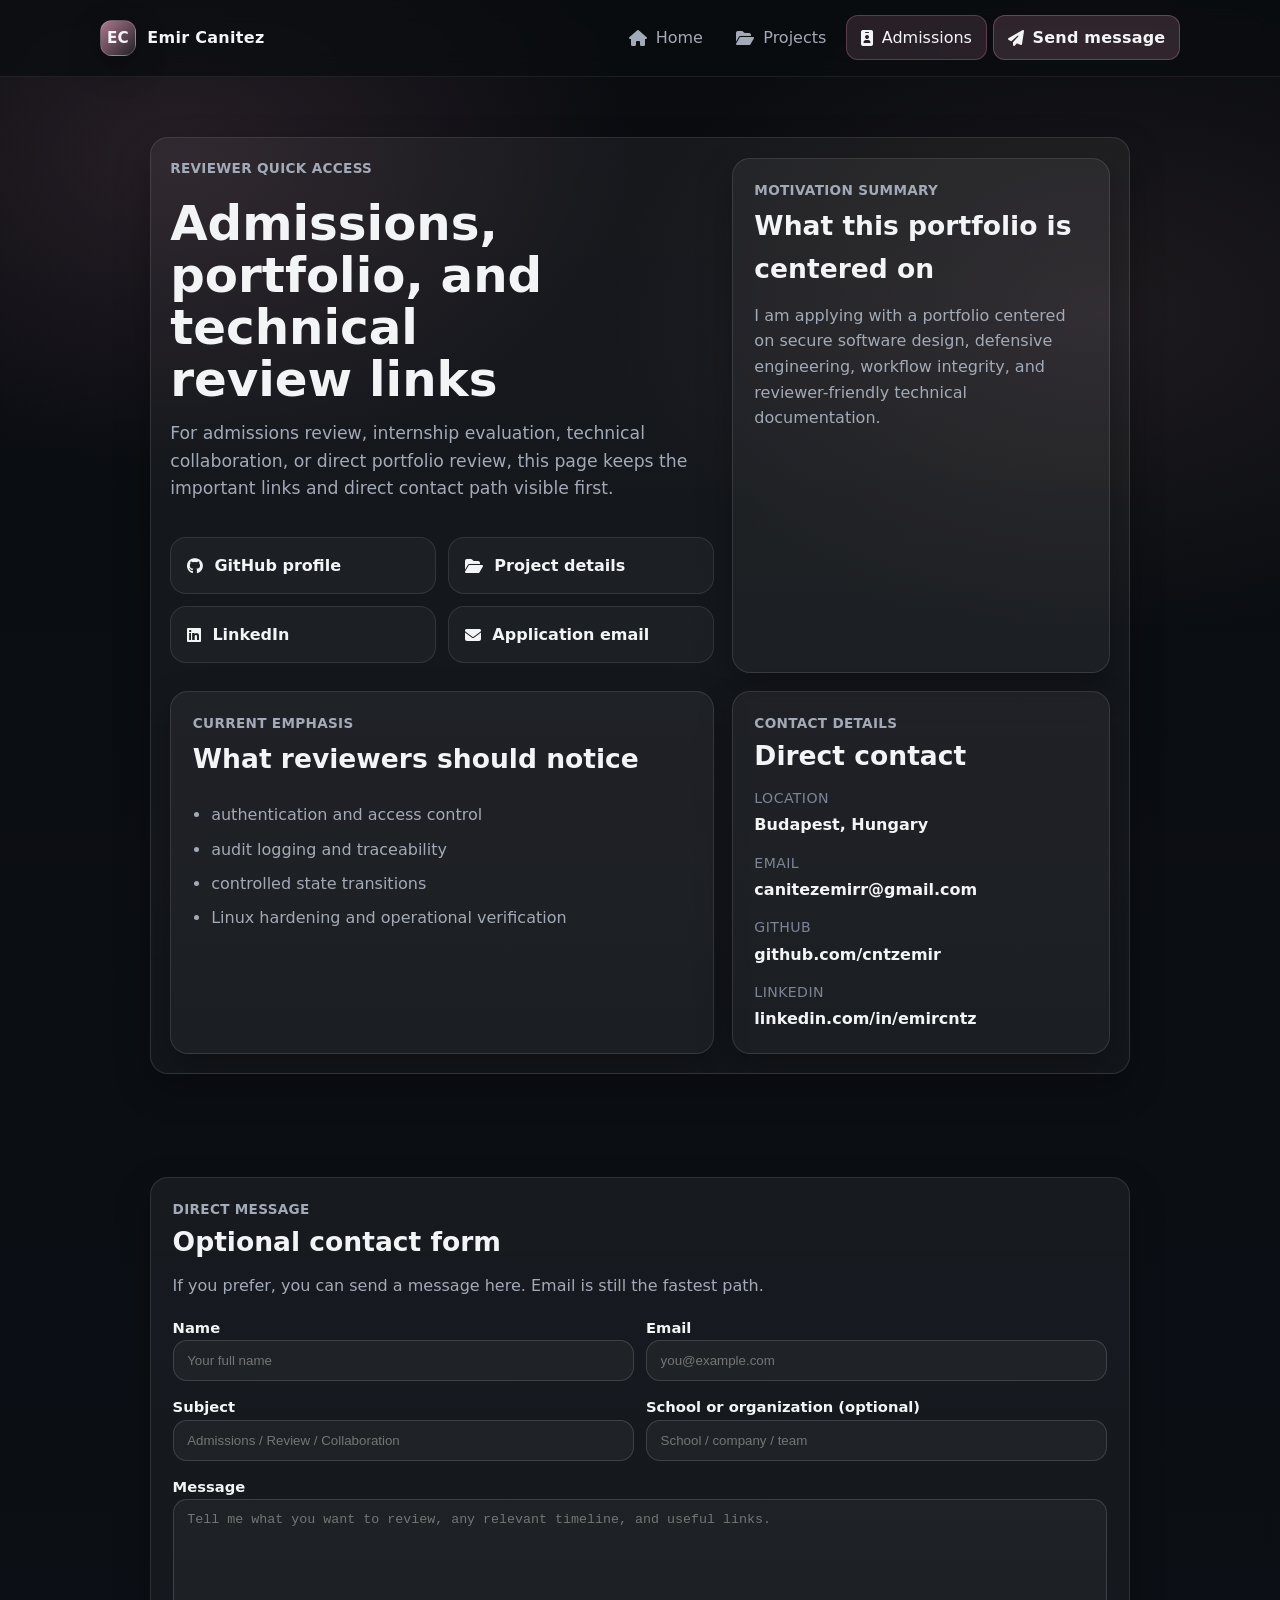
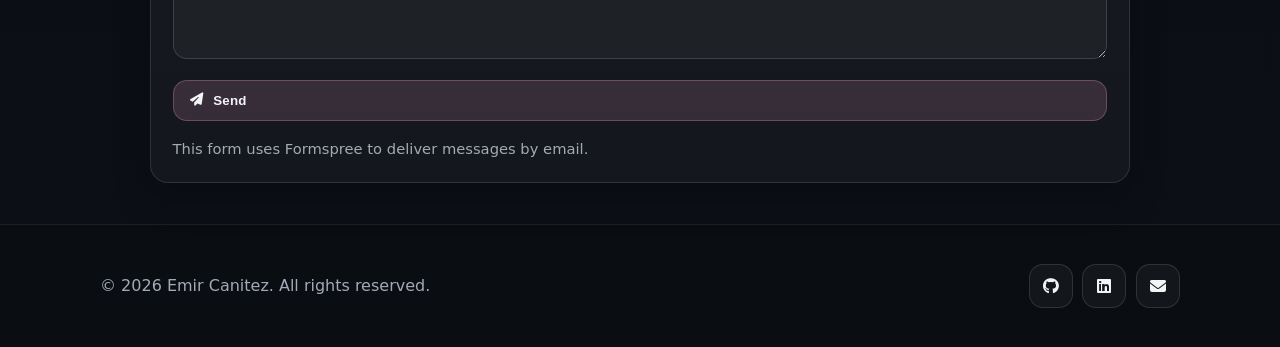
==== commit 786681c2: "Update portfolio content" ====
--- a/contact.html
+++ b/contact.html
@@ -30,7 +30,7 @@
       <nav id="site-nav" class="nav" aria-label="Primary">
         <a href="index.html" data-nav-close><i class="fa-solid fa-house" aria-hidden="true"></i><span>Home</span></a>
         <a href="projects.html" data-nav-close><i class="fa-solid fa-folder-open" aria-hidden="true"></i><span>Projects</span></a>
-        <a href="contact.html" data-nav-close><i class="fa-solid fa-id-badge" aria-hidden="true"></i><span>Reviewer Access</span></a>
+        <a href="contact.html" data-nav-close><i class="fa-solid fa-id-badge" aria-hidden="true"></i><span>Admissions</span></a>
         <a class="btn btn-primary" href="#direct-message" data-nav-close><i class="fa-solid fa-paper-plane" aria-hidden="true"></i><span>Send message</span></a>
       </nav>
     </div>
@@ -76,18 +76,6 @@
               </ul>
             </div>
           </article>
-        </div>
-
-        <div class="two-card-grid">
-
-
-
-        </div>
-      </div>
-    </section>
-
-    <section class="section-sm">
-      <div class="container narrow-container contact-bottom-grid">
         <section class="card reviewer-card" aria-label="Contact details">
           <div class="card-body">
             <p class="section-kicker">Contact Details</p>
@@ -100,7 +88,12 @@
             </div>
           </div>
         </section>
+        </div>
+      </div>
+    </section>
 
+    <section class="section-sm">
+      <div class="container narrow-container ">
         <section id="direct-message" class="card" aria-label="Message form">
           <div class="card-body">
             <p class="section-kicker">Direct Message</p>
